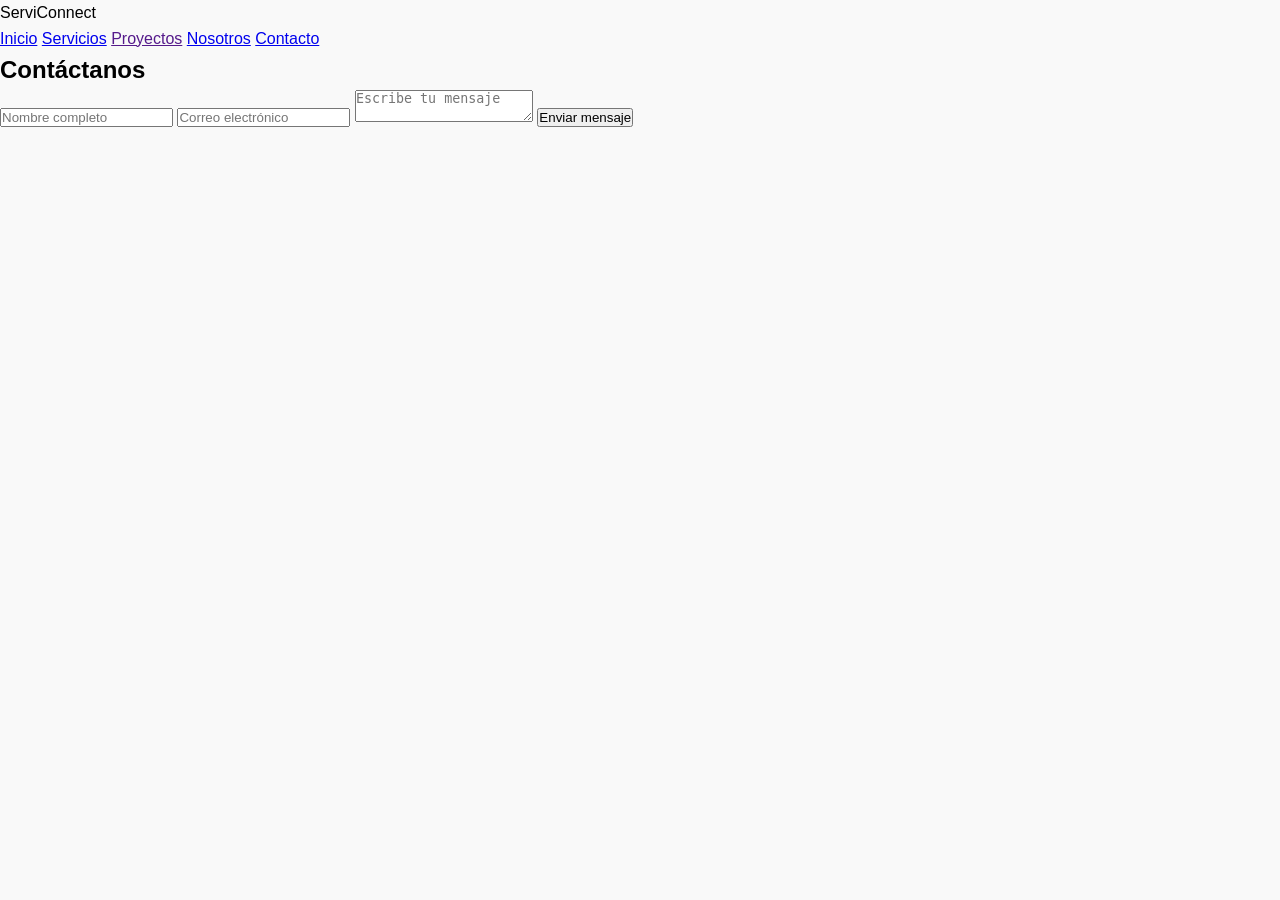
==== contacto.html @ d8e6c194 "Subida inicial de ServiConnect" ====
<!DOCTYPE html>
<html lang="es">
<head>
  <meta charset="UTF-8">
  <title>Contacto</title>
  <link rel="stylesheet" href="css/styles.css">
</head>
<body>

<header class="navbar">
  <div class="logo">ServiConnect</div>
  <nav>
    <a href="index.html">Inicio</a>
    <a href="servicios.html">Servicios</a>
    <a href="">Proyectos</a>
    <a href="#">Nosotros</a>
    <a href="#">Contacto</a>
  </nav>
</header>

<section class="contacto">
  <h1>Contáctanos</h1>

  <form id="formulario">

    <input type="text" id="nombre" placeholder="Nombre completo">

    <input type="email" id="correo" placeholder="Correo electrónico">

    <textarea id="mensaje" placeholder="Escribe tu mensaje"></textarea>

    <button type="submit">Enviar mensaje</button>

  </form>

  <p id="respuesta"></p>

</section>

<script src="js/contacto.js"></script>

</body>
</html>
---- css/styles.css ----
/* 1. RESET GLOBAL (Agrega esto al puro inicio de tu archivo) */
* {
    box-sizing: border-box; /* Evita que el padding rompa el tamaño de los elementos */
    margin: 0;
    padding: 0;
}

body {
    font-family: 'Segoe UI', Arial, sans-serif;
    line-height: 1.6;
    background-color: #f9f9f9;
}

/* 2. MEJORA DEL HERO */
.hero {
    display: flex;
    flex-wrap: wrap; /* Para que en celular la imagen baje */
    padding: 60px 5%;
    align-items: center;
    justify-content: space-between;
    background: white;
}

.hero-text {
    flex: 1;
    min-width: 300px;
}

.hero-img img {
    max-width: 100%;
    height: auto;
    border-radius: 15px;
}

/* 3. EL SISTEMA DE TARJETAS (CORREGIDO) */
.cards {
    display: grid;
    /* Esto crea 3 columnas, pero si no caben, se ajustan solas */
    grid-template-columns: repeat(auto-fit, minmax(280px, 1fr)); 
    gap: 30px;
    padding: 20px 0;
}

.card {
    background: white;
    border: 1px solid #eee;
    padding: 20px;
    border-radius: 12px;
    text-align: center;
    box-shadow: 0 4px 6px rgba(0,0,0,0.05); /* Sombra suave para profesionalismo */
    transition: transform 0.3s ease;
}

.card:hover {
    transform: translateY(-5px); /* Efecto al pasar el mouse */
}

.card img {
    width: 100%;
    height: 180px;
    object-fit: cover; /* Evita que las fotos se estiren feo */
    border-radius: 8px;
    margin-bottom: 15px;
}

/* 4. BOTONES MÁS BONITOS */
.btn, .card button {
    background: #16a34a;
    color: white;
    padding: 12px 20px;
    border: none;
    border-radius: 6px;
    cursor: pointer;
    font-weight: bold;
    transition: background 0.3s;
}

.btn:hover, .card button:hover {
    background: #15803d;
}

/* 5. SECCIÓN DE BENEFICIOS */
.beneficios {
    display: flex;
    flex-wrap: wrap;
    gap: 20px;
    justify-content: center;
    padding: 40px 5%;
}

.beneficios div {
    background: #fff;
    border-left: 4px solid #16a34a; /* Un detalle de diseño elegante */
    padding: 20px;
    flex: 1;
    min-width: 200px;
    box-shadow: 0 2px 4px rgba(0,0,0,0.05);
}
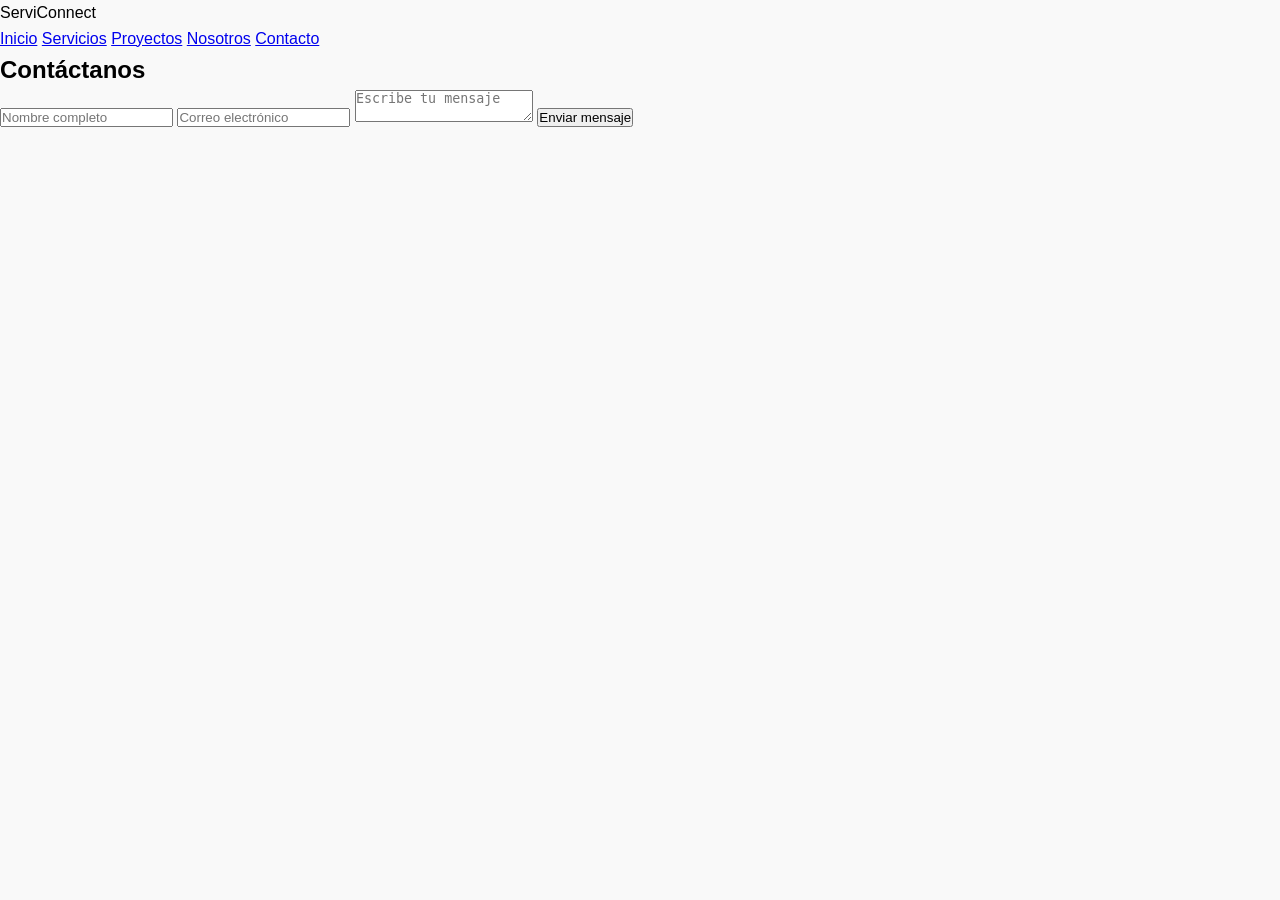
==== commit 3815acd8: "docs: agrega comentario en contacto.htmlS" ====
--- a/contacto.html
+++ b/contacto.html
@@ -6,18 +6,18 @@
   <link rel="stylesheet" href="css/styles.css">
 </head>
 <body>
-
+<!-- PRUEBAAAAAAAAAAAAA -->
 <header class="navbar">
   <div class="logo">ServiConnect</div>
   <nav>
     <a href="index.html">Inicio</a>
     <a href="servicios.html">Servicios</a>
-    <a href="">Proyectos</a>
+    <a href="proyectos.html">Proyectos</a>
     <a href="#">Nosotros</a>
     <a href="#">Contacto</a>
   </nav>
 </header>
-
+<!-- Sección de contacto con formulario para envío de mensajes -->
 <section class="contacto">
   <h1>Contáctanos</h1>
 
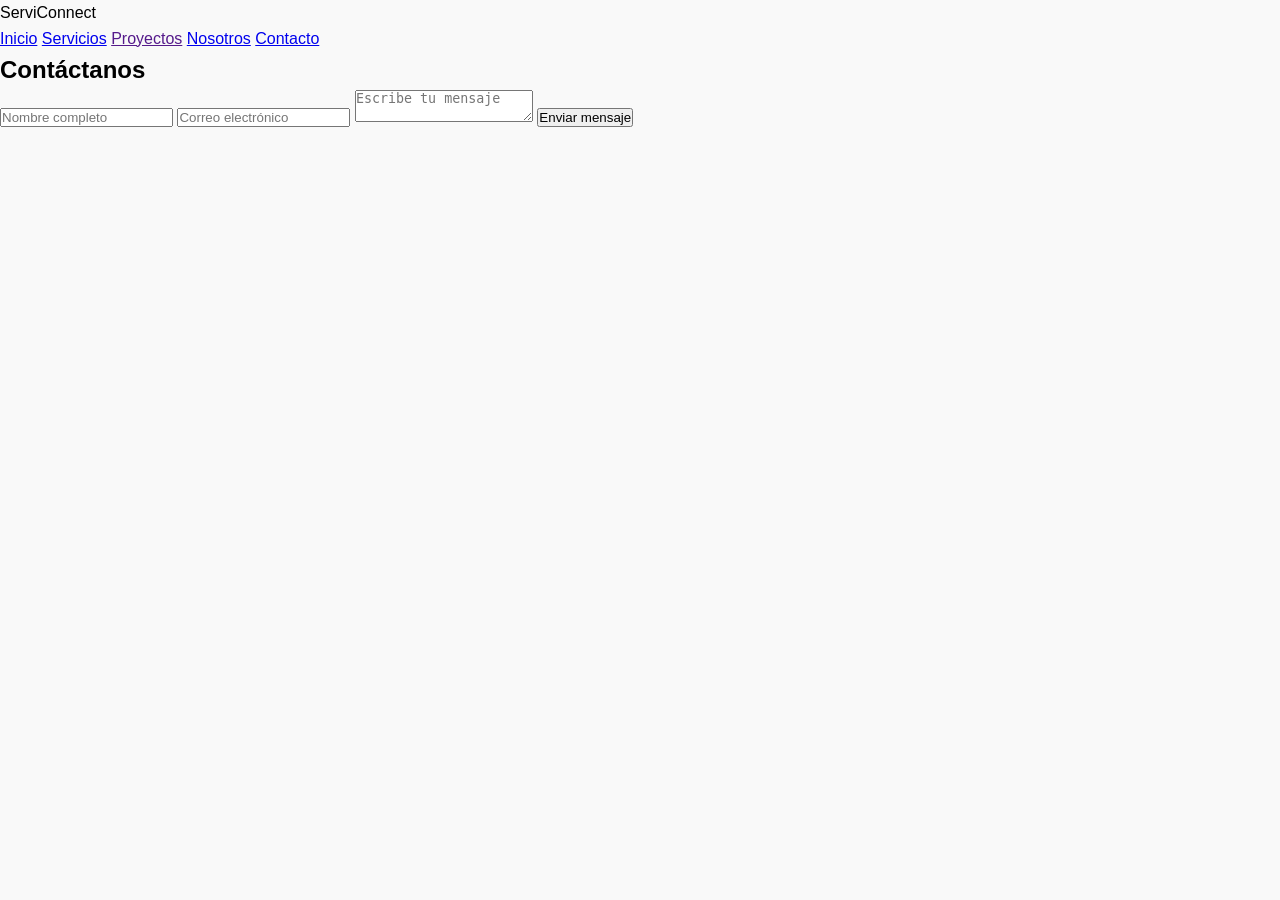
==== commit 82afaa20: "holis" ====
--- a/contacto.html
+++ b/contacto.html
@@ -6,18 +6,18 @@
   <link rel="stylesheet" href="css/styles.css">
 </head>
 <body>
-<!-- PRUEBAAAAAAAAAAAAA -->
+
 <header class="navbar">
   <div class="logo">ServiConnect</div>
   <nav>
     <a href="index.html">Inicio</a>
     <a href="servicios.html">Servicios</a>
-    <a href="proyectos.html">Proyectos</a>
+    <a href="">Proyectos</a>
     <a href="#">Nosotros</a>
     <a href="#">Contacto</a>
   </nav>
 </header>
-<!-- Sección de contacto con formulario para envío de mensajes -->
+<!-- Pruebaaaaaaaaaaaa -->
 <section class="contacto">
   <h1>Contáctanos</h1>
 
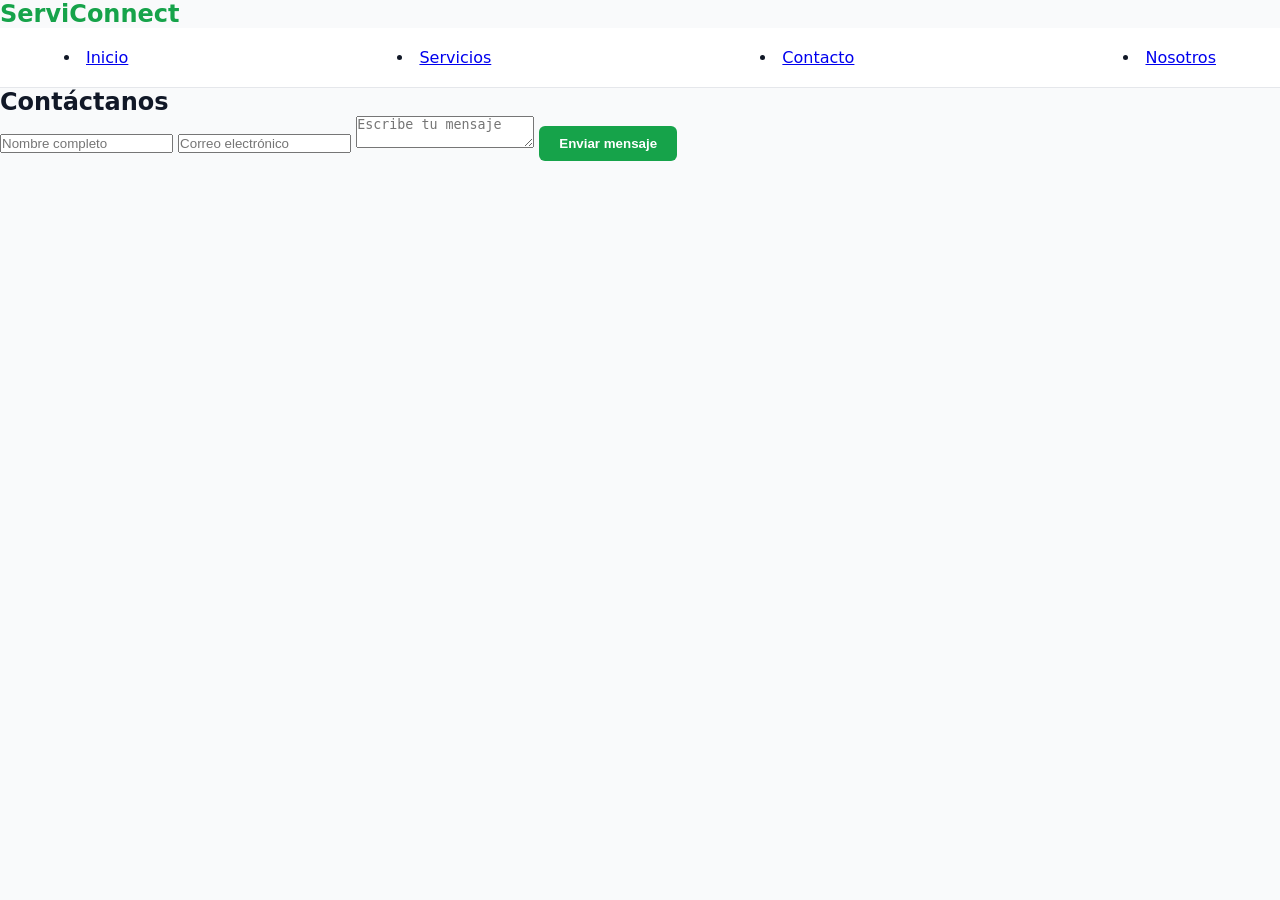
==== commit ca36a18b: "borrar detalles" ====
--- a/contacto.html
+++ b/contacto.html
@@ -10,11 +10,10 @@
 <header class="navbar">
   <div class="logo">ServiConnect</div>
   <nav>
-    <a href="index.html">Inicio</a>
-    <a href="servicios.html">Servicios</a>
-    <a href="">Proyectos</a>
-    <a href="#">Nosotros</a>
-    <a href="#">Contacto</a>
+                <li><a href="index.html">Inicio</a></li>
+                <li><a href="servicios.html">Servicios</a></li>
+                <li><a href="contacto.html">Contacto</a></li>
+                <li><a href="nosotros.html">Nosotros</a></li>
   </nav>
 </header>
 <!-- Pruebaaaaaaaaaaaa -->
--- a/css/styles.css
+++ b/css/styles.css
@@ -1,78 +1,92 @@
-/* 1. RESET GLOBAL (Agrega esto al puro inicio de tu archivo) */
+/* General */
 * {
-    box-sizing: border-box; /* Evita que el padding rompa el tamaño de los elementos */
+    box-sizing: border-box;
     margin: 0;
     padding: 0;
 }
 
 body {
-    font-family: 'Segoe UI', Arial, sans-serif;
-    line-height: 1.6;
-    background-color: #f9f9f9;
+    font-family: 'Inter', system-ui, sans-serif;
+    color: #111827;
+    background-color: #f9fafb;
 }
 
-/* 2. MEJORA DEL HERO */
+.container {
+    max-width: 1200px;
+    margin: 0 auto;
+    padding: 40px 20px;
+}
+
+/* Navegación */
+nav {
+    display: flex;
+    justify-content: space-between;
+    padding: 20px 5%;
+    background: white;
+    border-bottom: 1px solid #e5e7eb;
+}
+
+.logo { font-weight: bold; font-size: 1.5rem; color: #16a34a; }
+
+nav ul { display: flex; list-style: none; gap: 20px; }
+
+/* Hero */
 .hero {
     display: flex;
-    flex-wrap: wrap; /* Para que en celular la imagen baje */
+    align-items: center;
     padding: 60px 5%;
-    align-items: center;
-    justify-content: space-between;
+    gap: 40px;
     background: white;
 }
 
-.hero-text {
-    flex: 1;
-    min-width: 300px;
+.hero-text h1 { font-size: 3rem; margin-bottom: 20px; }
+
+/* Beneficios */
+.beneficios {
+    display: flex;
+    justify-content: space-around;
+    background: #111827;
+    color: white;
+    padding: 30px;
 }
 
-.hero-img img {
-    max-width: 100%;
-    height: auto;
-    border-radius: 15px;
-}
+.beneficio-item { text-align: center; }
+.beneficio-item i { font-size: 2rem; display: block; color: #16a34a; }
 
-/* 3. EL SISTEMA DE TARJETAS (CORREGIDO) */
+/* Grid de Tarjetas */
 .cards {
     display: grid;
-    /* Esto crea 3 columnas, pero si no caben, se ajustan solas */
-    grid-template-columns: repeat(auto-fit, minmax(280px, 1fr)); 
-    gap: 30px;
-    padding: 20px 0;
+    grid-template-columns: repeat(auto-fill, minmax(280px, 1fr));
+    gap: 25px;
+    margin-top: 30px;
 }
 
 .card {
     background: white;
-    border: 1px solid #eee;
+    border: 1px solid #e5e7eb;
+    border-radius: 12px;
     padding: 20px;
-    border-radius: 12px;
-    text-align: center;
-    box-shadow: 0 4px 6px rgba(0,0,0,0.05); /* Sombra suave para profesionalismo */
-    transition: transform 0.3s ease;
+    transition: 0.3s;
 }
 
-.card:hover {
-    transform: translateY(-5px); /* Efecto al pasar el mouse */
-}
+.card:hover { transform: translateY(-5px); box-shadow: 0 10px 15px rgba(0,0,0,0.1); }
 
 .card img {
     width: 100%;
     height: 180px;
-    object-fit: cover; /* Evita que las fotos se estiren feo */
+    object-fit: cover;
     border-radius: 8px;
-    margin-bottom: 15px;
 }
 
-/* 4. BOTONES MÁS BONITOS */
-.btn, .card button {
+/* Botones */
+.btn, button {
     background: #16a34a;
     color: white;
-    padding: 12px 20px;
     border: none;
+    padding: 10px 20px;
     border-radius: 6px;
     cursor: pointer;
-    font-weight: bold;
-    transition: background 0.3s;
+    font-weight: 600;
 }
 
 .btn:hover, .card button:hover {
@@ -95,4 +109,77 @@
     flex: 1;
     min-width: 200px;
     box-shadow: 0 2px 4px rgba(0,0,0,0.05);
-}+}
+
+/* ESTILOS PARA LA PÁGINA DE NOSOTROS */
+.destacados.nosotros-seccion {
+    background: linear-gradient(180deg, #f7faf8 0%, #edf7ef 100%);
+    padding: 60px 5%;
+}
+
+.destacados .contenedor-nosotros {
+    max-width: 900px;
+    margin: 0 auto;
+    background: #ffffff;
+    border-radius: 28px;
+    padding: 40px 36px;
+    box-shadow: 0 22px 55px rgba(15, 23, 42, 0.09);
+    border: 1px solid rgba(22, 163, 74, 0.12);
+}
+
+.destacados h1 {
+    font-size: 2.75rem;
+    color: #0f172a;
+    margin-bottom: 1rem;
+    letter-spacing: -0.04em;
+}
+
+.destacados p {
+    color: #334155;
+    font-size: 1.05rem;
+    margin-top: 1.3rem;
+    line-height: 1.85;
+}
+
+.destacados p:first-of-type {
+    margin-top: 0.5rem;
+}
+
+.destacados a {
+    color: #16a34a;
+    text-decoration: none;
+    font-weight: 700;
+}
+
+.destacados a:hover {
+    text-decoration: underline;
+}
+
+@media (max-width: 700px) {
+    .destacados .contenedor-nosotros {
+        padding: 28px 24px;
+    }
+
+    .destacados h1 {
+        font-size: 2.25rem;
+    }
+
+    .destacados p {
+        font-size: 1rem;
+    }
+}
+
+.destacados .imagen-nosotros {
+    margin: 32px auto;
+    max-width: 900px;
+    display: flex;
+    justify-content: center;
+}
+
+.destacados .imagen-nosotros img {
+    width: 100%;
+    border-radius: 22px;
+    object-fit: cover;
+    box-shadow: 0 18px 35px rgba(15, 23, 42, 0.12);
+    border: 1px solid rgba(22, 163, 74, 0.14);
+}
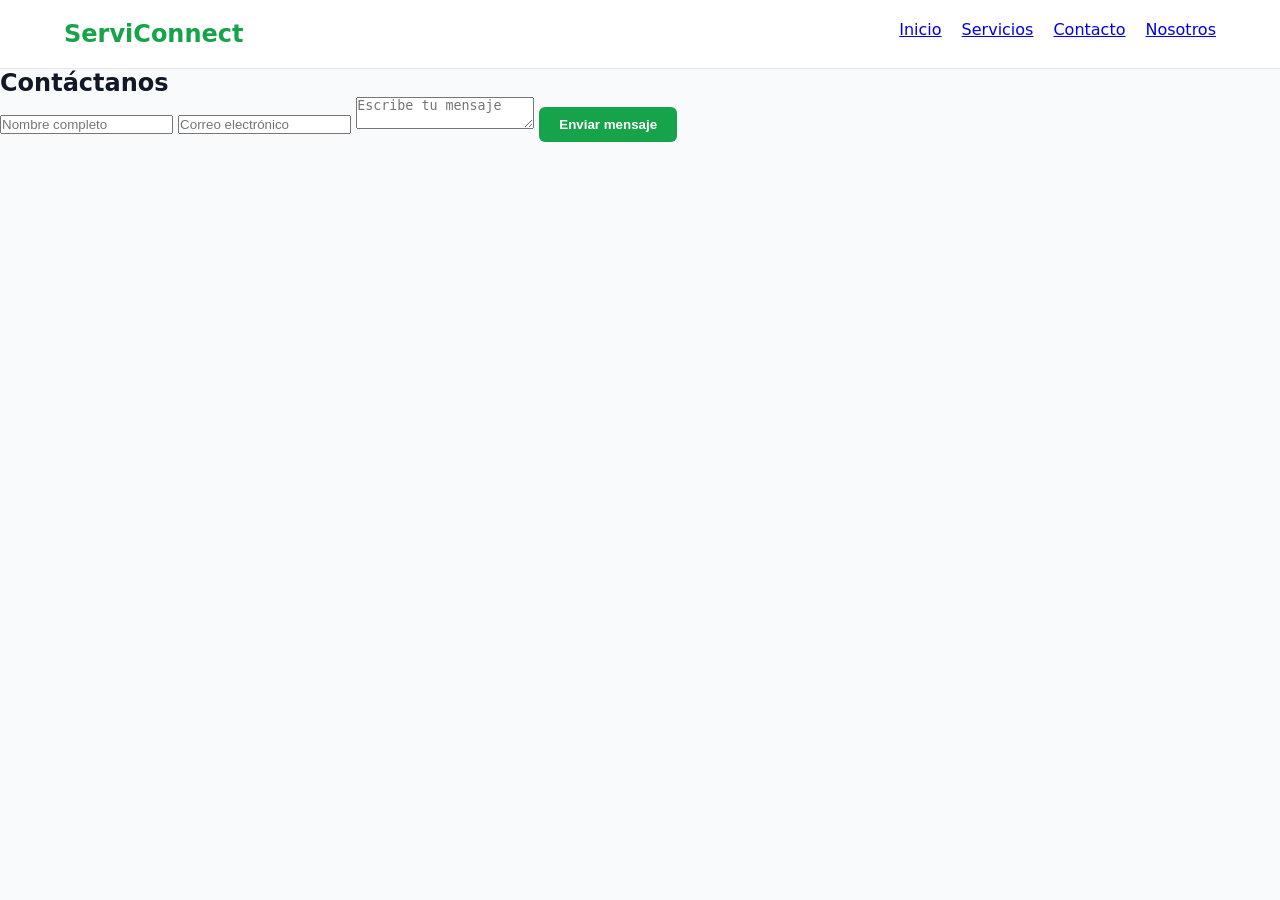
==== commit 9c0a0b45: "NAV ARREGLADO" ====
--- a/contacto.html
+++ b/contacto.html
@@ -7,14 +7,16 @@
 </head>
 <body>
 
-<header class="navbar">
-  <div class="logo">ServiConnect</div>
-  <nav>
+<header>
+        <nav>
+            <div class="logo">ServiConnect</div>
+            <ul>
                 <li><a href="index.html">Inicio</a></li>
                 <li><a href="servicios.html">Servicios</a></li>
                 <li><a href="contacto.html">Contacto</a></li>
                 <li><a href="nosotros.html">Nosotros</a></li>
-  </nav>
+            </ul>
+        </nav>
 </header>
 <!-- Pruebaaaaaaaaaaaa -->
 <section class="contacto">
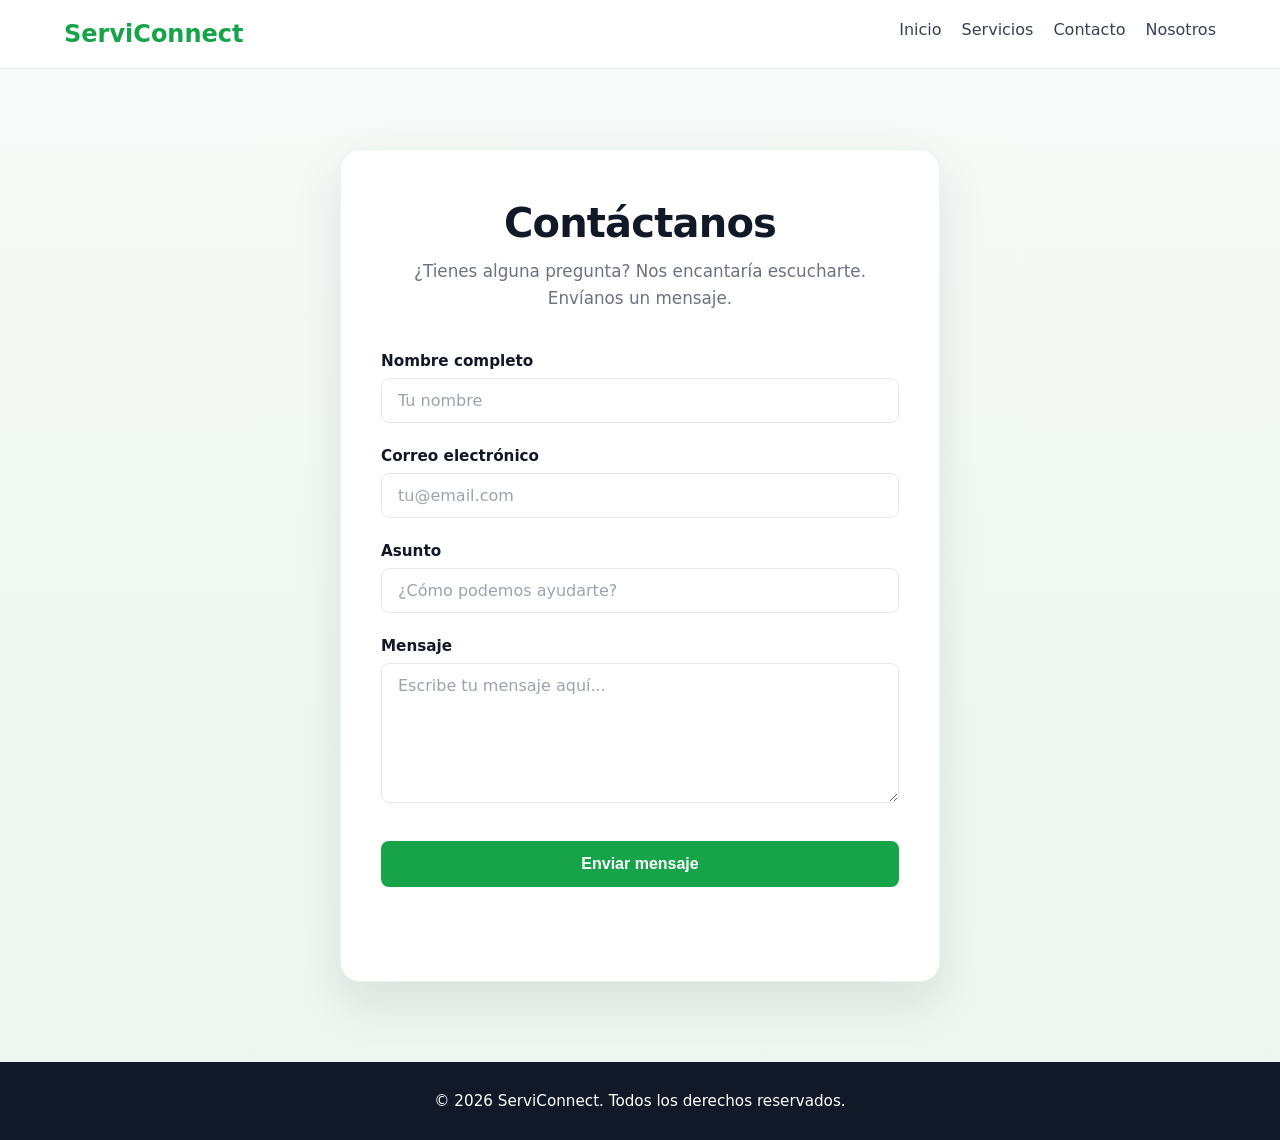
==== commit e18995a1: "Contacto actualizado Co-authored-by: Copilot <copilot@github.com>" ====
--- a/contacto.html
+++ b/contacto.html
@@ -2,41 +2,63 @@
 <html lang="es">
 <head>
   <meta charset="UTF-8">
-  <title>Contacto</title>
+  <meta name="viewport" content="width=device-width, initial-scale=1.0">
+  <title>Contacto - ServiConnect</title>
   <link rel="stylesheet" href="css/styles.css">
+  <link rel="stylesheet" href="https://cdn.jsdelivr.net/npm/bootstrap-icons@1.11.3/font/bootstrap-icons.min.css">
 </head>
 <body>
 
 <header>
-        <nav>
-            <div class="logo">ServiConnect</div>
-            <ul>
-                <li><a href="index.html">Inicio</a></li>
-                <li><a href="servicios.html">Servicios</a></li>
-                <li><a href="contacto.html">Contacto</a></li>
-                <li><a href="nosotros.html">Nosotros</a></li>
-            </ul>
-        </nav>
+  <nav>
+    <div class="logo">ServiConnect</div>
+    <ul>
+      <li><a href="index.html">Inicio</a></li>
+      <li><a href="servicios.html">Servicios</a></li>
+      <li><a href="contacto.html">Contacto</a></li>
+      <li><a href="nosotros.html">Nosotros</a></li>
+    </ul>
+  </nav>
 </header>
-<!-- Pruebaaaaaaaaaaaa -->
-<section class="contacto">
-  <h1>Contáctanos</h1>
 
-  <form id="formulario">
+<main>
+  <section class="contacto">
+    <div class="contacto-container">
+      <h1>Contáctanos</h1>
+      <p class="contacto-subtitle">¿Tienes alguna pregunta? Nos encantaría escucharte. Envíanos un mensaje.</p>
 
-    <input type="text" id="nombre" placeholder="Nombre completo">
+      <form id="formulario" class="contacto-form">
+        <div class="form-group">
+          <label for="nombre">Nombre completo</label>
+          <input type="text" id="nombre" placeholder="Tu nombre" required>
+        </div>
 
-    <input type="email" id="correo" placeholder="Correo electrónico">
+        <div class="form-group">
+          <label for="correo">Correo electrónico</label>
+          <input type="email" id="correo" placeholder="tu@email.com" required>
+        </div>
 
-    <textarea id="mensaje" placeholder="Escribe tu mensaje"></textarea>
+        <div class="form-group">
+          <label for="asunto">Asunto</label>
+          <input type="text" id="asunto" placeholder="¿Cómo podemos ayudarte?" required>
+        </div>
 
-    <button type="submit">Enviar mensaje</button>
+        <div class="form-group">
+          <label for="mensaje">Mensaje</label>
+          <textarea id="mensaje" placeholder="Escribe tu mensaje aquí..." rows="6" required></textarea>
+        </div>
 
-  </form>
+        <button type="submit" class="btn-submit">Enviar mensaje</button>
+      </form>
 
-  <p id="respuesta"></p>
+      <p id="respuesta" class="respuesta"></p>
+    </div>
+  </section>
+</main>
 
-</section>
+<footer>
+  <p>&copy; 2026 ServiConnect. Todos los derechos reservados.</p>
+</footer>
 
 <script src="js/contacto.js"></script>
 
--- a/css/styles.css
+++ b/css/styles.css
@@ -30,6 +30,17 @@
 
 nav ul { display: flex; list-style: none; gap: 20px; }
 
+nav a {
+    color: #374151;
+    text-decoration: none;
+    font-weight: 500;
+    transition: color 0.3s ease;
+}
+
+nav a:hover {
+    color: #16a34a;
+}
+
 /* Hero */
 .hero {
     display: flex;
@@ -39,7 +50,25 @@
     background: white;
 }
 
+.hero-text {
+    flex: 1;
+    min-width: 300px;
+}
+
 .hero-text h1 { font-size: 3rem; margin-bottom: 20px; }
+
+.hero-img {
+    flex: 1;
+    min-width: 300px;
+}
+
+.hero-img img {
+    width: 100%;
+    height: auto;
+    max-height: 350px;
+    object-fit: cover;
+    border-radius: 12px;
+}
 
 /* Beneficios */
 .beneficios {
@@ -111,6 +140,129 @@
     box-shadow: 0 2px 4px rgba(0,0,0,0.05);
 }
 
+/* ESTILOS PARA LA PÁGINA DE CONTACTO */
+.contacto {
+    background: linear-gradient(180deg, #f7faf8 0%, #edf7ef 100%);
+    padding: 80px 5%;
+    min-height: calc(100vh - 200px);
+    display: flex;
+    align-items: center;
+    justify-content: center;
+}
+
+.contacto-container {
+    max-width: 600px;
+    background: white;
+    border-radius: 20px;
+    padding: 50px 40px;
+    box-shadow: 0 20px 50px rgba(15, 23, 42, 0.1);
+    border: 1px solid rgba(22, 163, 74, 0.1);
+    text-align: center;
+}
+
+.contacto-container h1 {
+    font-size: 2.5rem;
+    color: #111827;
+    margin-bottom: 12px;
+    letter-spacing: -0.02em;
+}
+
+.contacto-subtitle {
+    color: #6b7280;
+    font-size: 1.05rem;
+    margin-bottom: 40px;
+    line-height: 1.6;
+}
+
+.contacto-form {
+    text-align: left;
+}
+
+.form-group {
+    margin-bottom: 24px;
+}
+
+.form-group label {
+    display: block;
+    color: #111827;
+    font-weight: 600;
+    margin-bottom: 8px;
+    font-size: 0.95rem;
+}
+
+.form-group input,
+.form-group textarea {
+    width: 100%;
+    padding: 12px 16px;
+    border: 1.5px solid #e5e7eb;
+    border-radius: 8px;
+    font-family: 'Inter', system-ui, sans-serif;
+    font-size: 1rem;
+    color: #111827;
+    transition: all 0.3s ease;
+}
+
+.form-group input::placeholder,
+.form-group textarea::placeholder {
+    color: #9ca3af;
+}
+
+.form-group input:focus,
+.form-group textarea:focus {
+    outline: none;
+    border-color: #16a34a;
+    box-shadow: 0 0 0 3px rgba(22, 163, 74, 0.1);
+}
+
+.btn-submit {
+    width: 100%;
+    background: #16a34a;
+    color: white;
+    border: none;
+    padding: 14px 20px;
+    border-radius: 8px;
+    cursor: pointer;
+    font-weight: 600;
+    font-size: 1rem;
+    transition: all 0.3s ease;
+    margin-top: 10px;
+}
+
+.btn-submit:hover {
+    background: #15803d;
+    transform: translateY(-2px);
+    box-shadow: 0 10px 20px rgba(22, 163, 74, 0.2);
+}
+
+.respuesta {
+    margin-top: 20px;
+    padding: 12px 16px;
+    border-radius: 8px;
+    text-align: center;
+    font-weight: 500;
+}
+
+.respuesta.exito {
+    background: rgba(22, 163, 74, 0.1);
+    color: #15803d;
+    border: 1px solid #16a34a;
+}
+
+.respuesta.error {
+    background: rgba(239, 68, 68, 0.1);
+    color: #dc2626;
+    border: 1px solid #ef4444;
+}
+
+/* Footer */
+footer {
+    background: #111827;
+    color: white;
+    text-align: center;
+    padding: 30px 20px;
+    font-size: 0.95rem;
+}
+
 /* ESTILOS PARA LA PÁGINA DE NOSOTROS */
 .destacados.nosotros-seccion {
     background: linear-gradient(180deg, #f7faf8 0%, #edf7ef 100%);
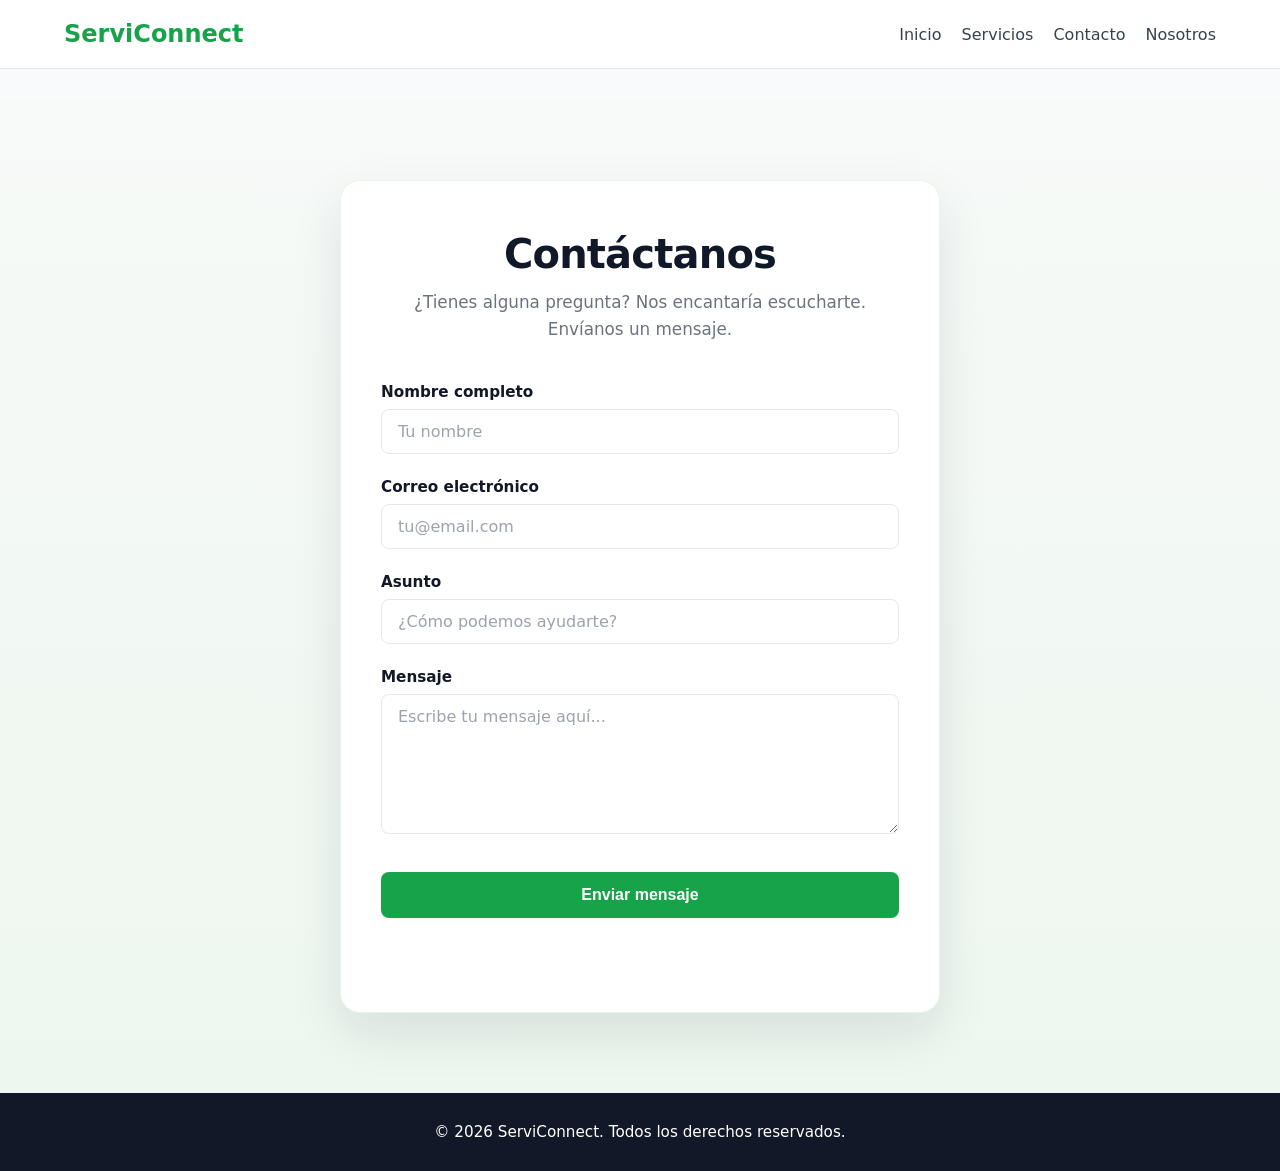
==== commit a6e5bfb9: "poniendo bonita la página Co-authored-by: Copilot <copilot@github.com>" ====
--- a/contacto.html
+++ b/contacto.html
@@ -11,7 +11,7 @@
 
 <header>
   <nav>
-    <div class="logo">ServiConnect</div>
+    <a href="index.html" class="logo">ServiConnect</a>
     <ul>
       <li><a href="index.html">Inicio</a></li>
       <li><a href="servicios.html">Servicios</a></li>
--- a/css/styles.css
+++ b/css/styles.css
@@ -9,6 +9,7 @@
     font-family: 'Inter', system-ui, sans-serif;
     color: #111827;
     background-color: #f9fafb;
+    padding-top: 100px;
 }
 
 .container {
@@ -21,12 +22,20 @@
 nav {
     display: flex;
     justify-content: space-between;
+    align-items: center;
     padding: 20px 5%;
     background: white;
     border-bottom: 1px solid #e5e7eb;
-}
-
-.logo { font-weight: bold; font-size: 1.5rem; color: #16a34a; }
+    position: fixed;
+    top: 0;
+    left: 0;
+    right: 0;
+    z-index: 100;
+    width: 100%;
+    box-sizing: border-box;
+}
+
+.logo { font-weight: bold; font-size: 1.5rem; color: #16a34a; text-decoration: none; }
 
 nav ul { display: flex; list-style: none; gap: 20px; }
 
@@ -41,34 +50,84 @@
     color: #16a34a;
 }
 
+@media (max-width: 768px) {
+    nav {
+        flex-direction: column;
+        padding: 15px 5%;
+    }
+
+    nav ul {
+        flex-direction: column;
+        gap: 10px;
+        margin-top: 10px;
+    }
+
+    .logo {
+        font-size: 1.3rem;
+    }
+}
+
 /* Hero */
 .hero {
-    display: flex;
-    align-items: center;
-    padding: 60px 5%;
-    gap: 40px;
-    background: white;
+    background-image: url('../img/hero.jpg');
+    background-size: cover;
+    background-position: center;
+    background-repeat: no-repeat;
+    padding: 120px 5%;
+    text-align: center;
+    color: white;
 }
 
 .hero-text {
-    flex: 1;
-    min-width: 300px;
-}
-
-.hero-text h1 { font-size: 3rem; margin-bottom: 20px; }
-
-.hero-img {
-    flex: 1;
-    min-width: 300px;
-}
-
-.hero-img img {
-    width: 100%;
-    height: auto;
-    max-height: 350px;
-    object-fit: cover;
-    border-radius: 12px;
-}
+    max-width: 600px;
+    margin: 0 auto;
+}
+
+.hero-text h1 {
+    font-size: 3rem;
+    margin-bottom: 20px;
+    text-shadow: 0 2px 4px rgba(0,0,0,0.5);
+}
+
+.hero-text p {
+    font-size: 1.2rem;
+    margin-bottom: 30px;
+    text-shadow: 0 1px 2px rgba(0,0,0,0.5);
+}
+
+.hero .btn {
+    display: inline-block;
+    margin-top: 20px;
+}
+
+@media (max-width: 768px) {
+    .hero {
+        padding: 80px 5%;
+    }
+
+    .hero-text h1 {
+        font-size: 2.5rem;
+    }
+
+    .hero-text p {
+        font-size: 1rem;
+    }
+}
+
+@media (max-width: 480px) {
+    .hero {
+        padding: 60px 5%;
+    }
+
+    .hero-text h1 {
+        font-size: 2rem;
+    }
+
+    .hero-text p {
+        font-size: 0.9rem;
+    }
+}
+
 
 /* Beneficios */
 .beneficios {
@@ -88,6 +147,20 @@
     grid-template-columns: repeat(auto-fill, minmax(280px, 1fr));
     gap: 25px;
     margin-top: 30px;
+}
+
+@media (max-width: 768px) {
+    .cards {
+        grid-template-columns: repeat(auto-fill, minmax(250px, 1fr));
+        gap: 20px;
+    }
+}
+
+@media (max-width: 480px) {
+    .cards {
+        grid-template-columns: 1fr;
+        gap: 15px;
+    }
 }
 
 .card {
@@ -264,6 +337,11 @@
 }
 
 /* ESTILOS PARA LA PÁGINA DE NOSOTROS */
+.destacados {
+    padding: 60px 5%;
+    background: linear-gradient(135deg, #f8fafc 0%, #e2e8f0 100%);
+}
+
 .destacados.nosotros-seccion {
     background: linear-gradient(180deg, #f7faf8 0%, #edf7ef 100%);
     padding: 60px 5%;
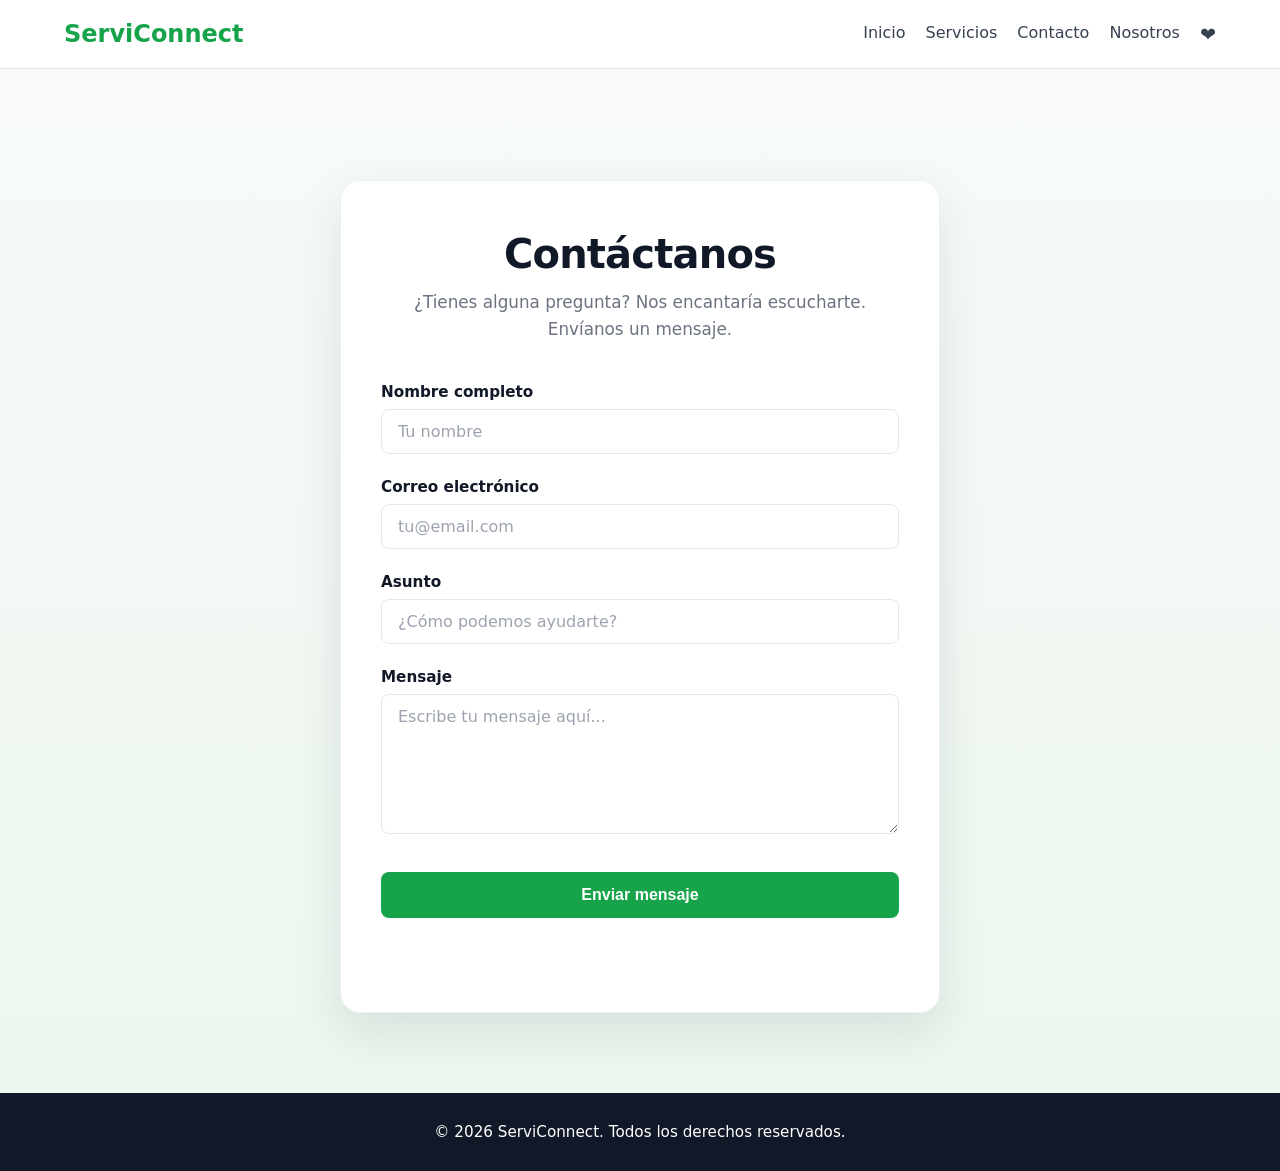
==== commit bdb17863: "modificación de todo Co-authored-by: Copilot <copilot@github.com>" ====
--- a/contacto.html
+++ b/contacto.html
@@ -17,6 +17,7 @@
       <li><a href="servicios.html">Servicios</a></li>
       <li><a href="contacto.html">Contacto</a></li>
       <li><a href="nosotros.html">Nosotros</a></li>
+      <li><a href="favoritos.html" class="carrito-link">❤️ <span id="carrito-contador" style="display:none;">0</span></a></li>
     </ul>
   </nav>
 </header>
@@ -60,6 +61,7 @@
   <p>&copy; 2026 ServiConnect. Todos los derechos reservados.</p>
 </footer>
 
+<script src="js/favoritos.js"></script>
 <script src="js/contacto.js"></script>
 
 </body>
--- a/css/styles.css
+++ b/css/styles.css
@@ -50,6 +50,27 @@
     color: #16a34a;
 }
 
+.carrito-link {
+    position: relative;
+    font-size: 1.2rem;
+}
+
+#carrito-contador {
+    background: #dc2626;
+    color: white;
+    border-radius: 50%;
+    width: 20px;
+    height: 20px;
+    display: inline-flex;
+    align-items: center;
+    justify-content: center;
+    font-size: 0.75rem;
+    font-weight: bold;
+    position: absolute;
+    top: -8px;
+    right: -8px;
+}
+
 @media (max-width: 768px) {
     nav {
         flex-direction: column;
@@ -413,3 +434,254 @@
     box-shadow: 0 18px 35px rgba(15, 23, 42, 0.12);
     border: 1px solid rgba(22, 163, 74, 0.14);
 }
+
+/* PÁGINA DE DETALLES DEL SERVICIO */
+.contenedor-detalle {
+    max-width: 1000px;
+    margin: 0 auto;
+    background: white;
+    border-radius: 16px;
+    padding: 40px;
+    box-shadow: 0 10px 30px rgba(0, 0, 0, 0.1);
+}
+
+.card-detalle {
+    display: grid;
+    grid-template-columns: 1fr 1fr;
+    gap: 40px;
+    align-items: start;
+}
+
+.card-detalle .img-detalle {
+    width: 100%;
+    border-radius: 12px;
+    object-fit: cover;
+    box-shadow: 0 8px 20px rgba(0, 0, 0, 0.15);
+}
+
+.info-detalle h1 {
+    font-size: 2.5rem;
+    color: #0f172a;
+    margin-bottom: 20px;
+}
+
+.info-detalle .descripcion-completa {
+    font-size: 1.1rem;
+    color: #475569;
+    line-height: 1.8;
+    margin-bottom: 25px;
+}
+
+.precio-detalle {
+    font-size: 2rem;
+    color: #16a34a;
+    font-weight: bold;
+    margin-bottom: 30px;
+}
+
+.botones-detalle {
+    display: flex;
+    flex-direction: column;
+    gap: 12px;
+}
+
+.botones-detalle .btn,
+.btn-favorito {
+    padding: 14px 24px;
+    border: none;
+    border-radius: 8px;
+    font-size: 1rem;
+    font-weight: 600;
+    cursor: pointer;
+    transition: all 0.3s ease;
+}
+
+.botones-detalle .btn {
+    background: #16a34a;
+    color: white;
+    text-decoration: none;
+    text-align: center;
+    display: block;
+}
+
+.botones-detalle .btn:hover {
+    background: #15803d;
+}
+
+.btn-favorito {
+    background: #fbbf24;
+    color: #111827;
+}
+
+.btn-favorito:hover {
+    background: #f59e0b;
+}
+
+.btn-contacto {
+    background: #3b82f6;
+}
+
+.btn-contacto:hover {
+    background: #2563eb;
+}
+
+@media (max-width: 768px) {
+    .contenedor-detalle {
+        padding: 20px;
+    }
+
+    .card-detalle {
+        grid-template-columns: 1fr;
+        gap: 20px;
+    }
+
+    .info-detalle h1 {
+        font-size: 2rem;
+    }
+
+    .precio-detalle {
+        font-size: 1.5rem;
+    }
+
+    .botones-detalle {
+        flex-direction: column;
+    }
+}
+
+/* ANIMACIONES Y NOTIFICACIONES */
+@keyframes slideIn {
+    from {
+        transform: translateX(400px);
+        opacity: 0;
+    }
+    to {
+        transform: translateX(0);
+        opacity: 1;
+    }
+}
+
+.notificacion {
+    font-weight: 600;
+    box-shadow: 0 4px 12px rgba(0, 0, 0, 0.15);
+}
+
+.notificacion-success {
+    background: #16a34a;
+    color: white;
+}
+
+.notificacion-warning {
+    background: #f59e0b;
+    color: white;
+}
+
+.notificacion-info {
+    background: #3b82f6;
+    color: white;
+}
+
+/* Página de Favoritos */
+.favoritos-seccion {
+    background: linear-gradient(180deg, #f8fafc 0%, #e2e8f0 100%);
+    padding: 60px 5%;
+}
+
+.contenedor-favoritos {
+    max-width: 1100px;
+    margin: 0 auto;
+    background: white;
+    border-radius: 22px;
+    padding: 40px;
+    box-shadow: 0 18px 45px rgba(15, 23, 42, 0.08);
+    border: 1px solid rgba(22, 163, 74, 0.12);
+}
+
+.contenedor-favoritos h1 {
+    margin-bottom: 12px;
+    font-size: 2.5rem;
+    color: #0f172a;
+}
+
+.favoritos-subtitulo {
+    color: #475569;
+    margin-bottom: 30px;
+}
+
+.favoritos-grid {
+    display: grid;
+    grid-template-columns: repeat(auto-fit, minmax(300px, 1fr));
+    gap: 25px;
+}
+
+.favorito-card {
+    background: #ffffff;
+    border-radius: 20px;
+    overflow: hidden;
+    border: 1px solid #e2e8f0;
+    box-shadow: 0 12px 24px rgba(15, 23, 42, 0.06);
+    display: flex;
+    flex-direction: column;
+}
+
+.favorito-card img {
+    width: 100%;
+    height: 220px;
+    object-fit: cover;
+}
+
+.favorito-info {
+    padding: 24px;
+}
+
+.favorito-info h2 {
+    font-size: 1.7rem;
+    margin-bottom: 14px;
+    color: #0f172a;
+}
+
+.favorito-info p {
+    color: #475569;
+    line-height: 1.75;
+    margin-bottom: 18px;
+}
+
+.favorito-info .precio {
+    font-size: 1.3rem;
+    color: #16a34a;
+    font-weight: 700;
+    margin-bottom: 24px;
+}
+
+.favorito-acciones {
+    display: flex;
+    flex-wrap: wrap;
+    gap: 12px;
+}
+
+.favoritos-vacio {
+    text-align: center;
+    padding: 40px;
+    background: #f1f5f9;
+    border-radius: 18px;
+    color: #475569;
+}
+
+.favoritos-vacio p {
+    margin-bottom: 18px;
+    font-size: 1.1rem;
+}
+
+@media (max-width: 768px) {
+    .contenedor-favoritos {
+        padding: 30px 20px;
+    }
+
+    .favorito-card {
+        flex-direction: column;
+    }
+
+    .favorito-card img {
+        height: 200px;
+    }
+}
+
